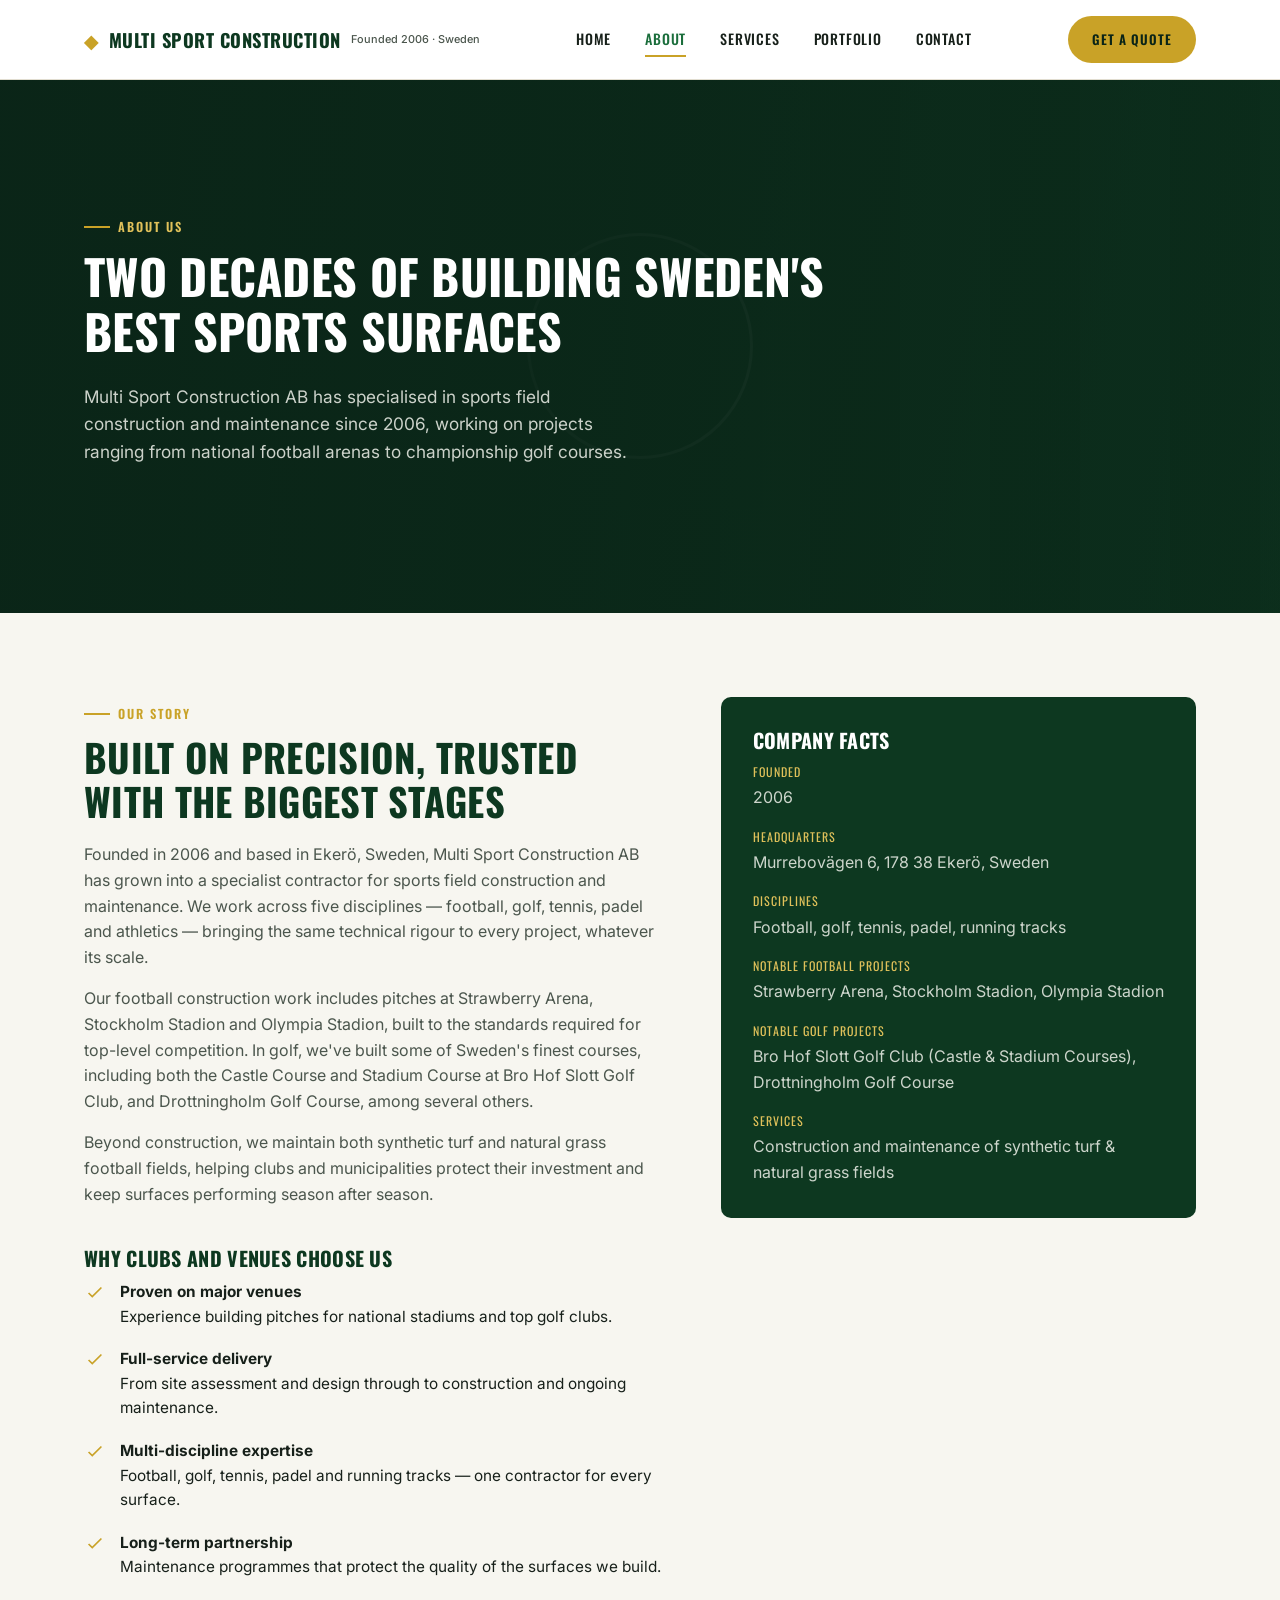
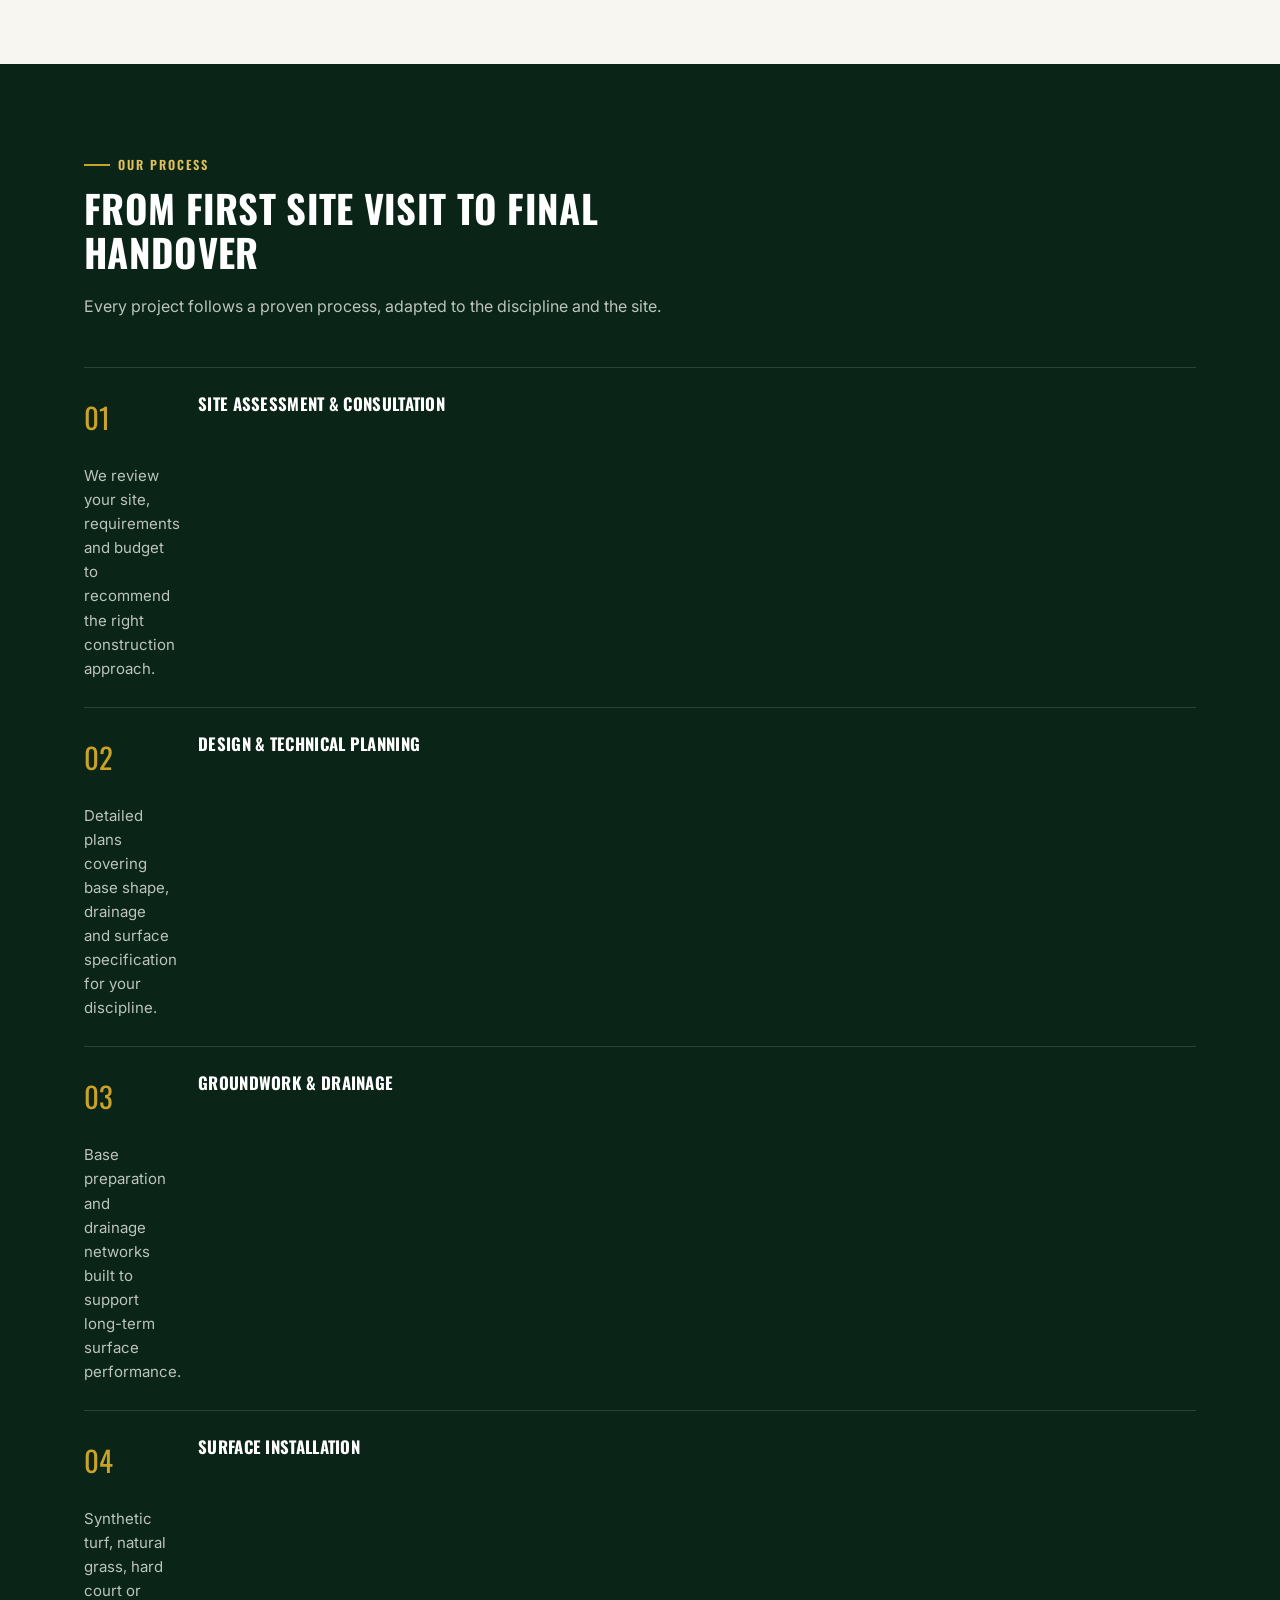
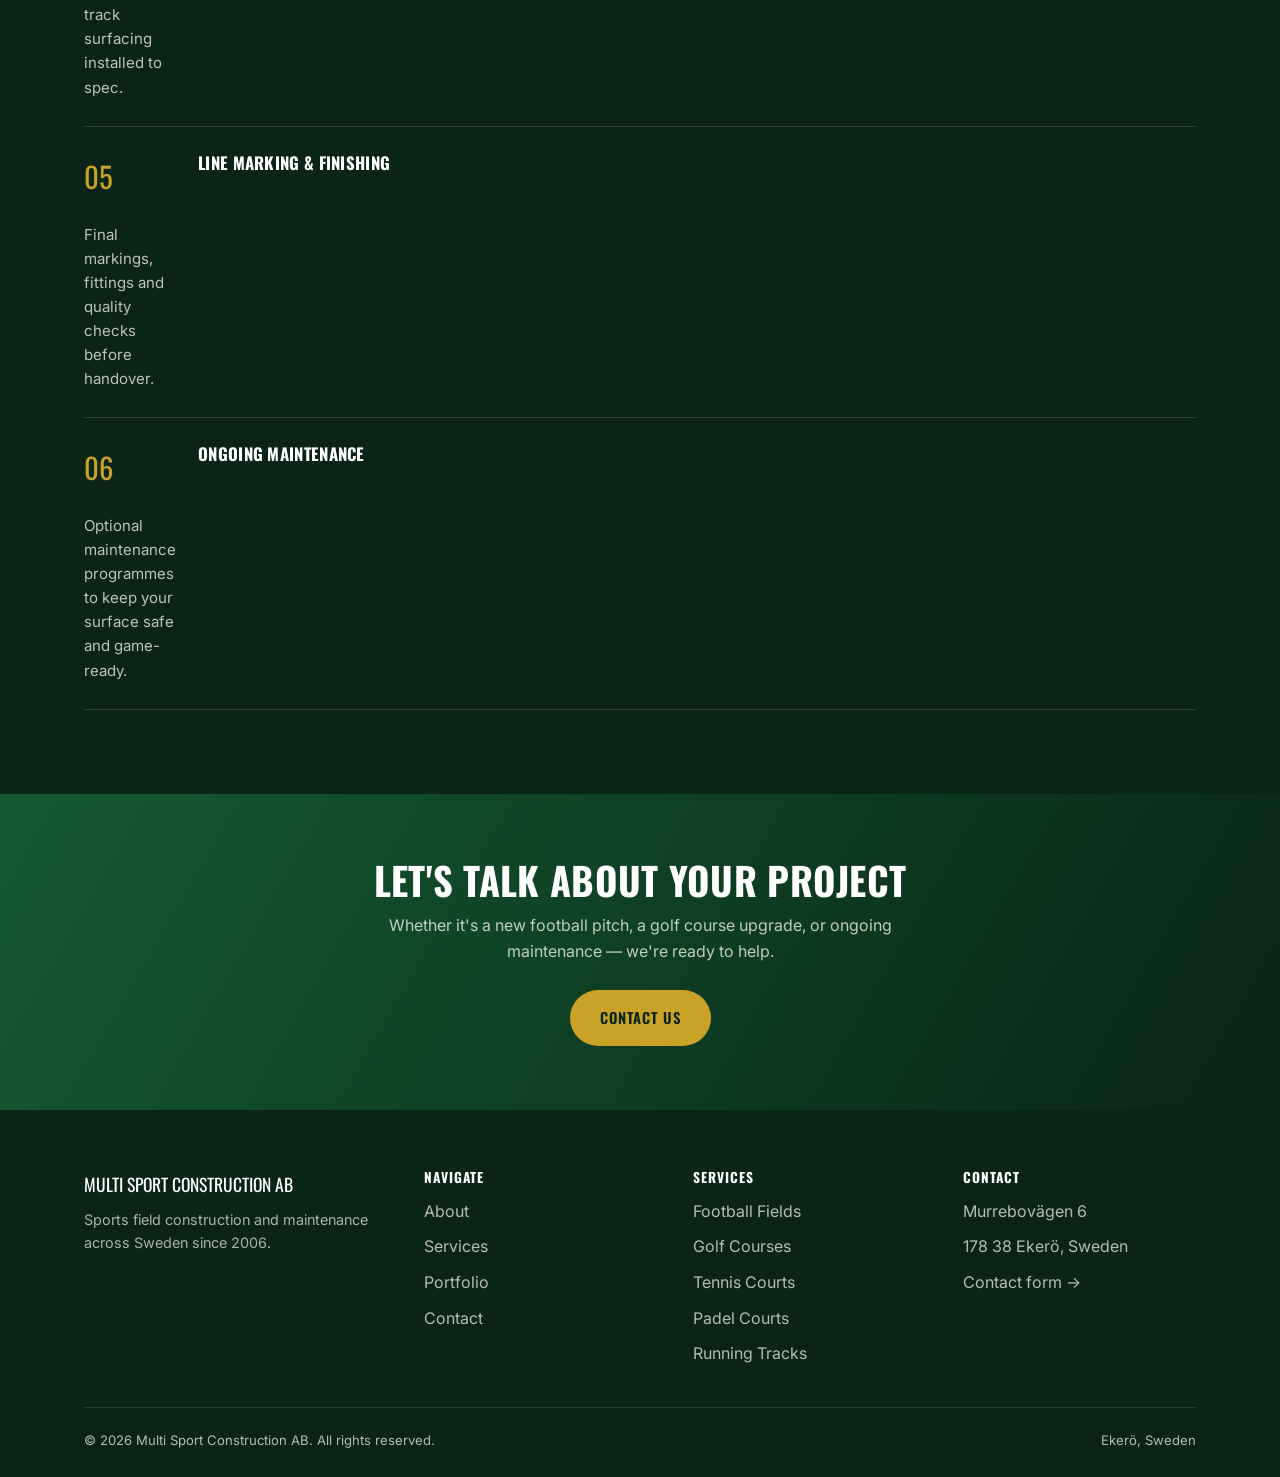
==== about.html @ ebb6a6f4 "Initial site for Multi Sport Construction AB Five-page static site (Home, About, Services, Portfolio" ====
<!doctype html>
<html lang="en">
<head>
<meta charset="UTF-8">
<meta name="viewport" content="width=device-width, initial-scale=1.0">
<title>About Us — Multi Sport Construction AB</title>
<meta name="description" content="Since 2006, Multi Sport Construction AB has built and maintained football fields, golf courses, tennis and padel courts, and running tracks across Sweden.">
<link rel="icon" type="image/svg+xml" href="assets/favicon.svg">
<link rel="preconnect" href="https://fonts.googleapis.com">
<link rel="preconnect" href="https://fonts.gstatic.com" crossorigin>
<link href="https://fonts.googleapis.com/css2?family=Oswald:wght@500;600;700&family=Inter:wght@400;500;600&display=swap" rel="stylesheet">
<link rel="stylesheet" href="css/style.css">
</head>
<body>

<header class="site-header">
  <nav class="nav">
    <a href="index.html" class="brand">
      <span class="mark">◆</span> Multi Sport Construction
      <span class="brand-sub">Founded 2006 · Sweden</span>
    </a>
    <button class="nav-toggle" aria-label="Toggle navigation" aria-expanded="false">
      <span></span><span></span><span></span>
    </button>
    <ul class="nav-links">
      <li><a href="index.html">Home</a></li>
      <li><a href="about.html" aria-current="page">About</a></li>
      <li><a href="services.html">Services</a></li>
      <li><a href="portfolio.html">Portfolio</a></li>
      <li><a href="contact.html">Contact</a></li>
    </ul>
    <div class="nav-cta">
      <a href="contact.html" class="btn btn-primary">Get a Quote</a>
    </div>
  </nav>
</header>

<section class="hero page-hero">
  <div class="hero-field"></div>
  <div class="hero-overlay"></div>
  <div class="hero-inner">
    <p class="eyebrow">About Us</p>
    <h1>Two decades of building Sweden's best sports surfaces</h1>
    <p class="hero-lead">Multi Sport Construction AB has specialised in sports field construction and maintenance since 2006, working on projects ranging from national football arenas to championship golf courses.</p>
  </div>
</section>

<section class="section-cream">
  <div class="container about-grid">
    <div>
      <p class="eyebrow">Our Story</p>
      <h2>Built on precision, trusted with the biggest stages</h2>
      <p>Founded in 2006 and based in Ekerö, Sweden, Multi Sport Construction AB has grown into a specialist contractor for sports field construction and maintenance. We work across five disciplines — football, golf, tennis, padel and athletics — bringing the same technical rigour to every project, whatever its scale.</p>
      <p>Our football construction work includes pitches at Strawberry Arena, Stockholm Stadion and Olympia Stadion, built to the standards required for top-level competition. In golf, we've built some of Sweden's finest courses, including both the Castle Course and Stadium Course at Bro Hof Slott Golf Club, and Drottningholm Golf Course, among several others.</p>
      <p>Beyond construction, we maintain both synthetic turf and natural grass football fields, helping clubs and municipalities protect their investment and keep surfaces performing season after season.</p>

      <h3 style="margin-top:2em;">Why clubs and venues choose us</h3>
      <ul class="value-list">
        <li>
          <svg class="icon" viewBox="0 0 24 24" fill="none" stroke="currentColor" stroke-width="1.8"><path d="M5 12l4 4 10-10"/></svg>
          <div><strong>Proven on major venues</strong><br>Experience building pitches for national stadiums and top golf clubs.</div>
        </li>
        <li>
          <svg class="icon" viewBox="0 0 24 24" fill="none" stroke="currentColor" stroke-width="1.8"><path d="M5 12l4 4 10-10"/></svg>
          <div><strong>Full-service delivery</strong><br>From site assessment and design through to construction and ongoing maintenance.</div>
        </li>
        <li>
          <svg class="icon" viewBox="0 0 24 24" fill="none" stroke="currentColor" stroke-width="1.8"><path d="M5 12l4 4 10-10"/></svg>
          <div><strong>Multi-discipline expertise</strong><br>Football, golf, tennis, padel and running tracks — one contractor for every surface.</div>
        </li>
        <li>
          <svg class="icon" viewBox="0 0 24 24" fill="none" stroke="currentColor" stroke-width="1.8"><path d="M5 12l4 4 10-10"/></svg>
          <div><strong>Long-term partnership</strong><br>Maintenance programmes that protect the quality of the surfaces we build.</div>
        </li>
      </ul>
    </div>

    <div class="info-card">
      <h3>Company Facts</h3>
      <dl>
        <dt>Founded</dt><dd>2006</dd>
        <dt>Headquarters</dt><dd>Murrebovägen 6, 178 38 Ekerö, Sweden</dd>
        <dt>Disciplines</dt><dd>Football, golf, tennis, padel, running tracks</dd>
        <dt>Notable football projects</dt><dd>Strawberry Arena, Stockholm Stadion, Olympia Stadion</dd>
        <dt>Notable golf projects</dt><dd>Bro Hof Slott Golf Club (Castle &amp; Stadium Courses), Drottningholm Golf Course</dd>
        <dt>Services</dt><dd>Construction and maintenance of synthetic turf &amp; natural grass fields</dd>
      </dl>
    </div>
  </div>
</section>

<section class="section-dark">
  <div class="container">
    <div class="section-head">
      <p class="eyebrow">Our Process</p>
      <h2>From first site visit to final handover</h2>
      <p>Every project follows a proven process, adapted to the discipline and the site.</p>
    </div>
    <div class="steps">
      <div class="step"><h4>Site assessment &amp; consultation</h4><p>We review your site, requirements and budget to recommend the right construction approach.</p></div>
      <div class="step"><h4>Design &amp; technical planning</h4><p>Detailed plans covering base shape, drainage and surface specification for your discipline.</p></div>
      <div class="step"><h4>Groundwork &amp; drainage</h4><p>Base preparation and drainage networks built to support long-term surface performance.</p></div>
      <div class="step"><h4>Surface installation</h4><p>Synthetic turf, natural grass, hard court or track surfacing installed to spec.</p></div>
      <div class="step"><h4>Line marking &amp; finishing</h4><p>Final markings, fittings and quality checks before handover.</p></div>
      <div class="step"><h4>Ongoing maintenance</h4><p>Optional maintenance programmes to keep your surface safe and game-ready.</p></div>
    </div>
  </div>
</section>

<section class="cta-banner">
  <div class="container">
    <h2>Let's talk about your project</h2>
    <p>Whether it's a new football pitch, a golf course upgrade, or ongoing maintenance — we're ready to help.</p>
    <a href="contact.html" class="btn btn-primary">Contact Us</a>
  </div>
</section>

<footer class="site-footer">
  <div class="container">
    <div class="footer-grid">
      <div>
        <div class="footer-brand">Multi Sport Construction AB</div>
        <p style="color:rgba(238,241,234,0.7); font-size:0.9rem;">Sports field construction and maintenance across Sweden since 2006.</p>
      </div>
      <div>
        <h4>Navigate</h4>
        <ul>
          <li><a href="about.html">About</a></li>
          <li><a href="services.html">Services</a></li>
          <li><a href="portfolio.html">Portfolio</a></li>
          <li><a href="contact.html">Contact</a></li>
        </ul>
      </div>
      <div>
        <h4>Services</h4>
        <ul>
          <li><a href="services.html#football">Football Fields</a></li>
          <li><a href="services.html#golf">Golf Courses</a></li>
          <li><a href="services.html#tennis">Tennis Courts</a></li>
          <li><a href="services.html#padel">Padel Courts</a></li>
          <li><a href="services.html#track">Running Tracks</a></li>
        </ul>
      </div>
      <div>
        <h4>Contact</h4>
        <ul>
          <li>Murrebovägen 6</li>
          <li>178 38 Ekerö, Sweden</li>
          <li><a href="contact.html">Contact form →</a></li>
        </ul>
      </div>
    </div>
    <div class="footer-bottom">
      <span>© <span id="year"></span> Multi Sport Construction AB. All rights reserved.</span>
      <span>Ekerö, Sweden</span>
    </div>
  </div>
</footer>

<script>document.getElementById('year').textContent = new Date().getFullYear();</script>
<script src="js/main.js"></script>
</body>
</html>
---- css/style.css ----
/* ===== Multi Sport Construction AB — base styles ===== */

:root {
  --green-700: #1b6e3c;
  --green-800: #145a30;
  --green-900: #0d3820;
  --forest-950: #0a2417;
  --cream: #f7f6f0;
  --white: #ffffff;
  --gold: #c9a227;
  --gold-light: #e0c15a;
  --text-dark: #17201a;
  --text-muted: #4b564d;
  --text-light: #eef1ea;
  --line: #e1ddd0;
  --radius: 10px;
  --shadow: 0 10px 30px rgba(13, 56, 32, 0.12);
  --container: 1160px;
}

* { box-sizing: border-box; }
html { scroll-behavior: smooth; }

body {
  margin: 0;
  font-family: 'Inter', -apple-system, BlinkMacSystemFont, 'Segoe UI', sans-serif;
  color: var(--text-dark);
  background: var(--white);
  line-height: 1.6;
}

h1, h2, h3, h4 {
  font-family: 'Oswald', 'Segoe UI', sans-serif;
  text-transform: uppercase;
  letter-spacing: 0.3px;
  line-height: 1.15;
  margin: 0 0 0.5em;
  color: var(--green-900);
}

h1 { font-size: clamp(2.2rem, 5vw, 3.6rem); }
h2 { font-size: clamp(1.7rem, 3.4vw, 2.4rem); }
h3 { font-size: 1.25rem; }

p { margin: 0 0 1em; color: var(--text-muted); }

a { color: inherit; text-decoration: none; }

img, svg { max-width: 100%; display: block; }

.container {
  max-width: var(--container);
  margin: 0 auto;
  padding: 0 24px;
}

.eyebrow {
  display: inline-flex;
  align-items: center;
  gap: 8px;
  font-family: 'Oswald', sans-serif;
  text-transform: uppercase;
  letter-spacing: 2px;
  font-size: 0.78rem;
  font-weight: 600;
  color: var(--gold);
  margin-bottom: 0.9em;
}
.eyebrow::before {
  content: "";
  width: 26px;
  height: 2px;
  background: var(--gold);
  display: inline-block;
}

.btn {
  display: inline-flex;
  align-items: center;
  gap: 8px;
  font-family: 'Oswald', sans-serif;
  text-transform: uppercase;
  letter-spacing: 1px;
  font-weight: 600;
  font-size: 0.92rem;
  padding: 14px 28px;
  border-radius: 999px;
  border: 2px solid transparent;
  cursor: pointer;
  transition: transform 0.15s ease, background 0.2s ease, color 0.2s ease, border-color 0.2s ease;
}
.btn:hover { transform: translateY(-2px); }

.btn-primary { background: var(--gold); color: var(--forest-950); }
.btn-primary:hover { background: var(--gold-light); }

.btn-outline { border-color: rgba(255,255,255,0.55); color: var(--text-light); }
.btn-outline:hover { border-color: var(--gold); color: var(--gold); }

.btn-dark { background: var(--green-900); color: var(--text-light); }
.btn-dark:hover { background: var(--forest-950); }

/* ===== Header ===== */
.site-header {
  position: sticky;
  top: 0;
  z-index: 100;
  background: var(--white);
  border-bottom: 1px solid var(--line);
}

.nav {
  display: flex;
  align-items: center;
  justify-content: space-between;
  padding: 16px 24px;
  max-width: var(--container);
  margin: 0 auto;
}

.brand {
  display: flex;
  align-items: center;
  gap: 10px;
  font-family: 'Oswald', sans-serif;
  font-weight: 700;
  font-size: 1.15rem;
  text-transform: uppercase;
  letter-spacing: 0.5px;
  color: var(--green-900);
}
.brand .mark { color: var(--gold); }
.brand-sub {
  display: block;
  font-family: 'Inter', sans-serif;
  text-transform: none;
  letter-spacing: 0;
  font-weight: 500;
  font-size: 0.68rem;
  color: var(--text-muted);
}

.nav-links {
  display: flex;
  align-items: center;
  gap: 34px;
  list-style: none;
  margin: 0;
  padding: 0;
}
.nav-links a {
  font-family: 'Oswald', sans-serif;
  font-size: 0.88rem;
  text-transform: uppercase;
  letter-spacing: 0.8px;
  font-weight: 500;
  color: var(--text-dark);
  padding: 6px 0;
  border-bottom: 2px solid transparent;
  transition: color 0.2s, border-color 0.2s;
}
.nav-links a:hover,
.nav-links a[aria-current="page"] {
  color: var(--green-700);
  border-color: var(--gold);
}

.nav-cta { display: flex; align-items: center; gap: 18px; }
.nav-cta .btn-primary { padding: 11px 22px; font-size: 0.82rem; }

.nav-toggle {
  display: none;
  flex-direction: column;
  gap: 5px;
  background: none;
  border: none;
  cursor: pointer;
  padding: 6px;
}
.nav-toggle span {
  width: 24px;
  height: 2px;
  background: var(--green-900);
  display: block;
}

/* ===== Hero ===== */
.hero {
  position: relative;
  background: var(--forest-950);
  color: var(--text-light);
  overflow: hidden;
}
.hero-field {
  position: absolute;
  inset: 0;
  background:
    repeating-linear-gradient(
      90deg,
      #0f3d24 0px, #0f3d24 90px,
      #0d3820 90px, #0d3820 180px
    );
  opacity: 0.9;
}
.hero-field::before {
  content: "";
  position: absolute;
  left: 50%;
  top: 50%;
  width: 220px;
  height: 220px;
  border: 3px solid rgba(255,255,255,0.14);
  border-radius: 50%;
  transform: translate(-50%, -50%);
}
.hero-overlay {
  position: absolute;
  inset: 0;
  background: linear-gradient(100deg, rgba(10,36,23,0.96) 0%, rgba(10,36,23,0.85) 45%, rgba(10,36,23,0.55) 100%);
}
.hero-inner {
  position: relative;
  max-width: var(--container);
  margin: 0 auto;
  padding: 110px 24px 90px;
}
.hero h1 { color: var(--white); max-width: 780px; }
.hero .eyebrow { color: var(--gold-light); }
.hero-lead {
  max-width: 560px;
  font-size: 1.08rem;
  color: rgba(238,241,234,0.85);
}
.hero-actions { display: flex; gap: 16px; flex-wrap: wrap; margin-top: 1.6em; }

.page-hero {
  padding: 70px 24px;
}
.page-hero .hero-inner { padding: 60px 24px 60px; }
.page-hero h1 { font-size: clamp(2rem, 4.4vw, 3rem); }

/* ===== Stats bar ===== */
.stats {
  background: var(--green-900);
}
.stats-grid {
  display: grid;
  grid-template-columns: repeat(4, 1fr);
  gap: 24px;
  padding: 44px 24px;
  max-width: var(--container);
  margin: 0 auto;
}
.stat b {
  display: block;
  font-family: 'Oswald', sans-serif;
  font-size: 2.1rem;
  color: var(--gold);
}
.stat span {
  color: rgba(238,241,234,0.8);
  font-size: 0.88rem;
  letter-spacing: 0.3px;
}

/* ===== Sections ===== */
section { padding: 84px 0; }
.section-cream { background: var(--cream); }
.section-dark { background: var(--forest-950); color: var(--text-light); }
.section-dark h2, .section-dark .eyebrow { color: var(--white); }
.section-dark .eyebrow { color: var(--gold-light); }
.section-dark p { color: rgba(238,241,234,0.78); }

.section-head {
  max-width: 640px;
  margin: 0 0 48px;
}
.section-head.center { margin-left: auto; margin-right: auto; text-align: center; }

/* ===== Service cards ===== */
.grid-3 {
  display: grid;
  grid-template-columns: repeat(3, 1fr);
  gap: 26px;
}
.grid-2 {
  display: grid;
  grid-template-columns: repeat(2, 1fr);
  gap: 26px;
}

.card {
  background: var(--white);
  border-radius: var(--radius);
  padding: 34px 28px;
  box-shadow: var(--shadow);
  border-top: 3px solid var(--gold);
  transition: transform 0.2s ease;
}
.card:hover { transform: translateY(-4px); }
.card .icon {
  width: 46px;
  height: 46px;
  color: var(--green-700);
  margin-bottom: 18px;
}
.card h3 { margin-bottom: 0.4em; }
.card p { margin-bottom: 0.6em; font-size: 0.95rem; }
.card a.more {
  font-family: 'Oswald', sans-serif;
  font-size: 0.82rem;
  text-transform: uppercase;
  letter-spacing: 1px;
  color: var(--green-700);
  font-weight: 600;
}

/* ===== Process steps ===== */
.steps {
  counter-reset: step;
  display: grid;
  gap: 0;
  border-top: 1px solid rgba(238,241,234,0.15);
}
.step {
  counter-increment: step;
  display: grid;
  grid-template-columns: 90px 1fr;
  gap: 24px;
  padding: 26px 0;
  border-bottom: 1px solid rgba(238,241,234,0.15);
  align-items: start;
}
.step::before {
  content: counter(step, decimal-leading-zero);
  font-family: 'Oswald', sans-serif;
  font-size: 1.8rem;
  color: var(--gold);
}
.step h4 {
  color: var(--white);
  margin-bottom: 0.3em;
  font-size: 1.05rem;
}
.step p { margin: 0; font-size: 0.94rem; }

/* ===== Project / portfolio cards ===== */
.project-card {
  border-radius: var(--radius);
  overflow: hidden;
  background: var(--white);
  box-shadow: var(--shadow);
  border: 1px solid var(--line);
}
.project-media {
  height: 170px;
  position: relative;
  display: flex;
  align-items: center;
  justify-content: center;
  color: rgba(255,255,255,0.85);
}
.project-media.football { background: linear-gradient(135deg, #1b6e3c, #0d3820); }
.project-media.golf { background: linear-gradient(135deg, #2f7d46, #123a24); }
.project-media .icon { width: 42px; height: 42px; color: var(--gold-light); }
.project-body { padding: 22px 24px 26px; }
.project-tag {
  display: inline-block;
  font-family: 'Oswald', sans-serif;
  font-size: 0.72rem;
  letter-spacing: 1px;
  text-transform: uppercase;
  color: var(--green-700);
  background: rgba(27,110,60,0.1);
  padding: 4px 10px;
  border-radius: 999px;
  margin-bottom: 10px;
}
.project-body h3 { margin-bottom: 0.25em; }
.project-loc {
  font-size: 0.82rem;
  color: var(--gold);
  font-weight: 600;
  margin-bottom: 0.6em;
  display: block;
}
.project-body p { font-size: 0.92rem; margin-bottom: 0; }

.grid-projects {
  display: grid;
  grid-template-columns: repeat(3, 1fr);
  gap: 26px;
}

/* ===== CTA banner ===== */
.cta-banner {
  background: linear-gradient(120deg, var(--green-800), var(--forest-950));
  color: var(--white);
  padding: 64px 0;
  text-align: center;
}
.cta-banner h2 { color: var(--white); margin-bottom: 0.3em; }
.cta-banner p { color: rgba(238,241,234,0.8); max-width: 520px; margin: 0 auto 1.6em; }

/* ===== About page ===== */
.about-grid {
  display: grid;
  grid-template-columns: 1.1fr 0.9fr;
  gap: 56px;
  align-items: start;
}
.value-list {
  list-style: none;
  margin: 0;
  padding: 0;
  display: grid;
  gap: 18px;
}
.value-list li {
  display: flex;
  gap: 14px;
  align-items: flex-start;
  font-size: 0.96rem;
  color: var(--text-dark);
}
.value-list .icon { width: 22px; height: 22px; color: var(--gold); flex: none; margin-top: 2px; }

.info-card {
  background: var(--green-900);
  color: var(--text-light);
  border-radius: var(--radius);
  padding: 32px;
}
.info-card h3 { color: var(--white); }
.info-card dl { margin: 0; }
.info-card dt {
  font-family: 'Oswald', sans-serif;
  font-size: 0.75rem;
  text-transform: uppercase;
  letter-spacing: 1px;
  color: var(--gold-light);
  margin-top: 16px;
}
.info-card dt:first-of-type { margin-top: 0; }
.info-card dd { margin: 4px 0 0; color: rgba(238,241,234,0.85); }

/* ===== Contact page ===== */
.contact-grid {
  display: grid;
  grid-template-columns: 0.9fr 1.1fr;
  gap: 48px;
}
.contact-list {
  list-style: none;
  margin: 0 0 28px;
  padding: 0;
  display: grid;
  gap: 20px;
}
.contact-list li { display: flex; gap: 14px; align-items: flex-start; }
.contact-list .icon { width: 24px; height: 24px; color: var(--green-700); flex: none; }
.contact-list b { display: block; color: var(--text-dark); font-size: 0.92rem; }
.contact-list span { color: var(--text-muted); font-size: 0.92rem; }

.map-frame {
  border-radius: var(--radius);
  overflow: hidden;
  border: 1px solid var(--line);
  height: 260px;
}
.map-frame iframe { width: 100%; height: 100%; border: 0; }

form.contact-form {
  display: grid;
  gap: 18px;
}
.form-row { display: grid; grid-template-columns: 1fr 1fr; gap: 18px; }
.field { display: grid; gap: 6px; }
.field label {
  font-family: 'Oswald', sans-serif;
  font-size: 0.78rem;
  letter-spacing: 0.6px;
  text-transform: uppercase;
  color: var(--text-dark);
}
.field input, .field select, .field textarea {
  font-family: 'Inter', sans-serif;
  font-size: 0.95rem;
  padding: 12px 14px;
  border: 1px solid var(--line);
  border-radius: 8px;
  background: var(--white);
  color: var(--text-dark);
}
.field input:focus, .field select:focus, .field textarea:focus {
  outline: none;
  border-color: var(--green-700);
}
.form-note { font-size: 0.82rem; color: var(--text-muted); }

/* ===== Footer ===== */
.site-footer {
  background: var(--forest-950);
  color: rgba(238,241,234,0.75);
  padding: 60px 0 26px;
}
.footer-grid {
  display: grid;
  grid-template-columns: 1.3fr 1fr 1fr 1fr;
  gap: 36px;
  padding-bottom: 40px;
  border-bottom: 1px solid rgba(238,241,234,0.12);
}
.footer-grid h4 {
  color: var(--white);
  font-size: 0.85rem;
  letter-spacing: 1px;
  margin-bottom: 1em;
}
.footer-brand { font-family: 'Oswald', sans-serif; color: var(--white); font-size: 1.1rem; text-transform: uppercase; margin-bottom: 10px; }
.footer-grid ul { list-style: none; margin: 0; padding: 0; display: grid; gap: 10px; }
.footer-grid a:hover { color: var(--gold-light); }
.footer-bottom {
  display: flex;
  justify-content: space-between;
  align-items: center;
  flex-wrap: wrap;
  gap: 10px;
  padding-top: 22px;
  font-size: 0.82rem;
}

/* ===== Responsive ===== */
@media (max-width: 900px) {
  .nav-links, .nav-cta .btn-primary { display: none; }
  .nav-toggle { display: flex; }
  .nav.open .nav-links {
    display: flex;
    position: absolute;
    top: 100%;
    left: 0;
    right: 0;
    background: var(--white);
    flex-direction: column;
    padding: 20px 24px;
    gap: 18px;
    border-bottom: 1px solid var(--line);
  }
  .stats-grid { grid-template-columns: repeat(2, 1fr); }
  .grid-3, .grid-2, .grid-projects { grid-template-columns: 1fr; }
  .about-grid, .contact-grid { grid-template-columns: 1fr; }
  .footer-grid { grid-template-columns: 1fr 1fr; }
  .form-row { grid-template-columns: 1fr; }
  .step { grid-template-columns: 56px 1fr; }
}

@media (max-width: 520px) {
  .hero-inner { padding: 80px 20px 60px; }
  .footer-grid { grid-template-columns: 1fr; }
  section { padding: 60px 0; }
}
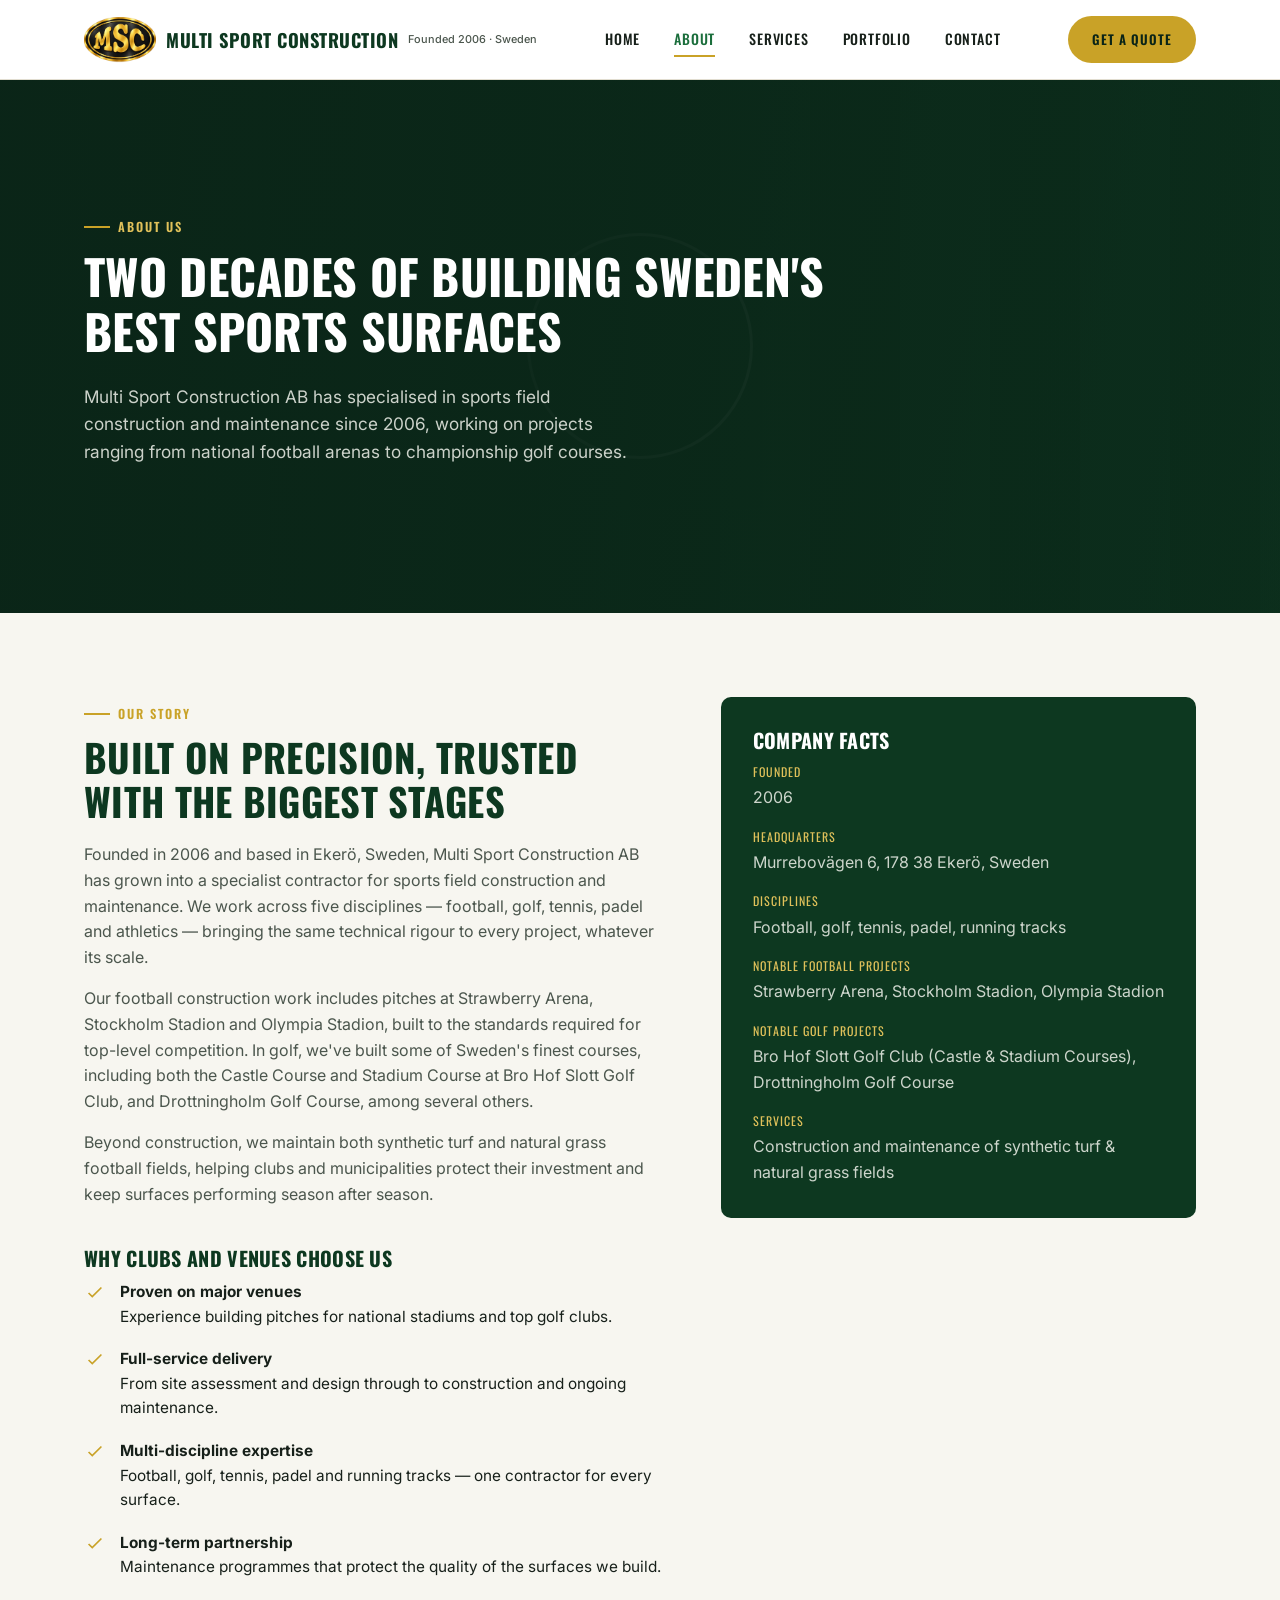
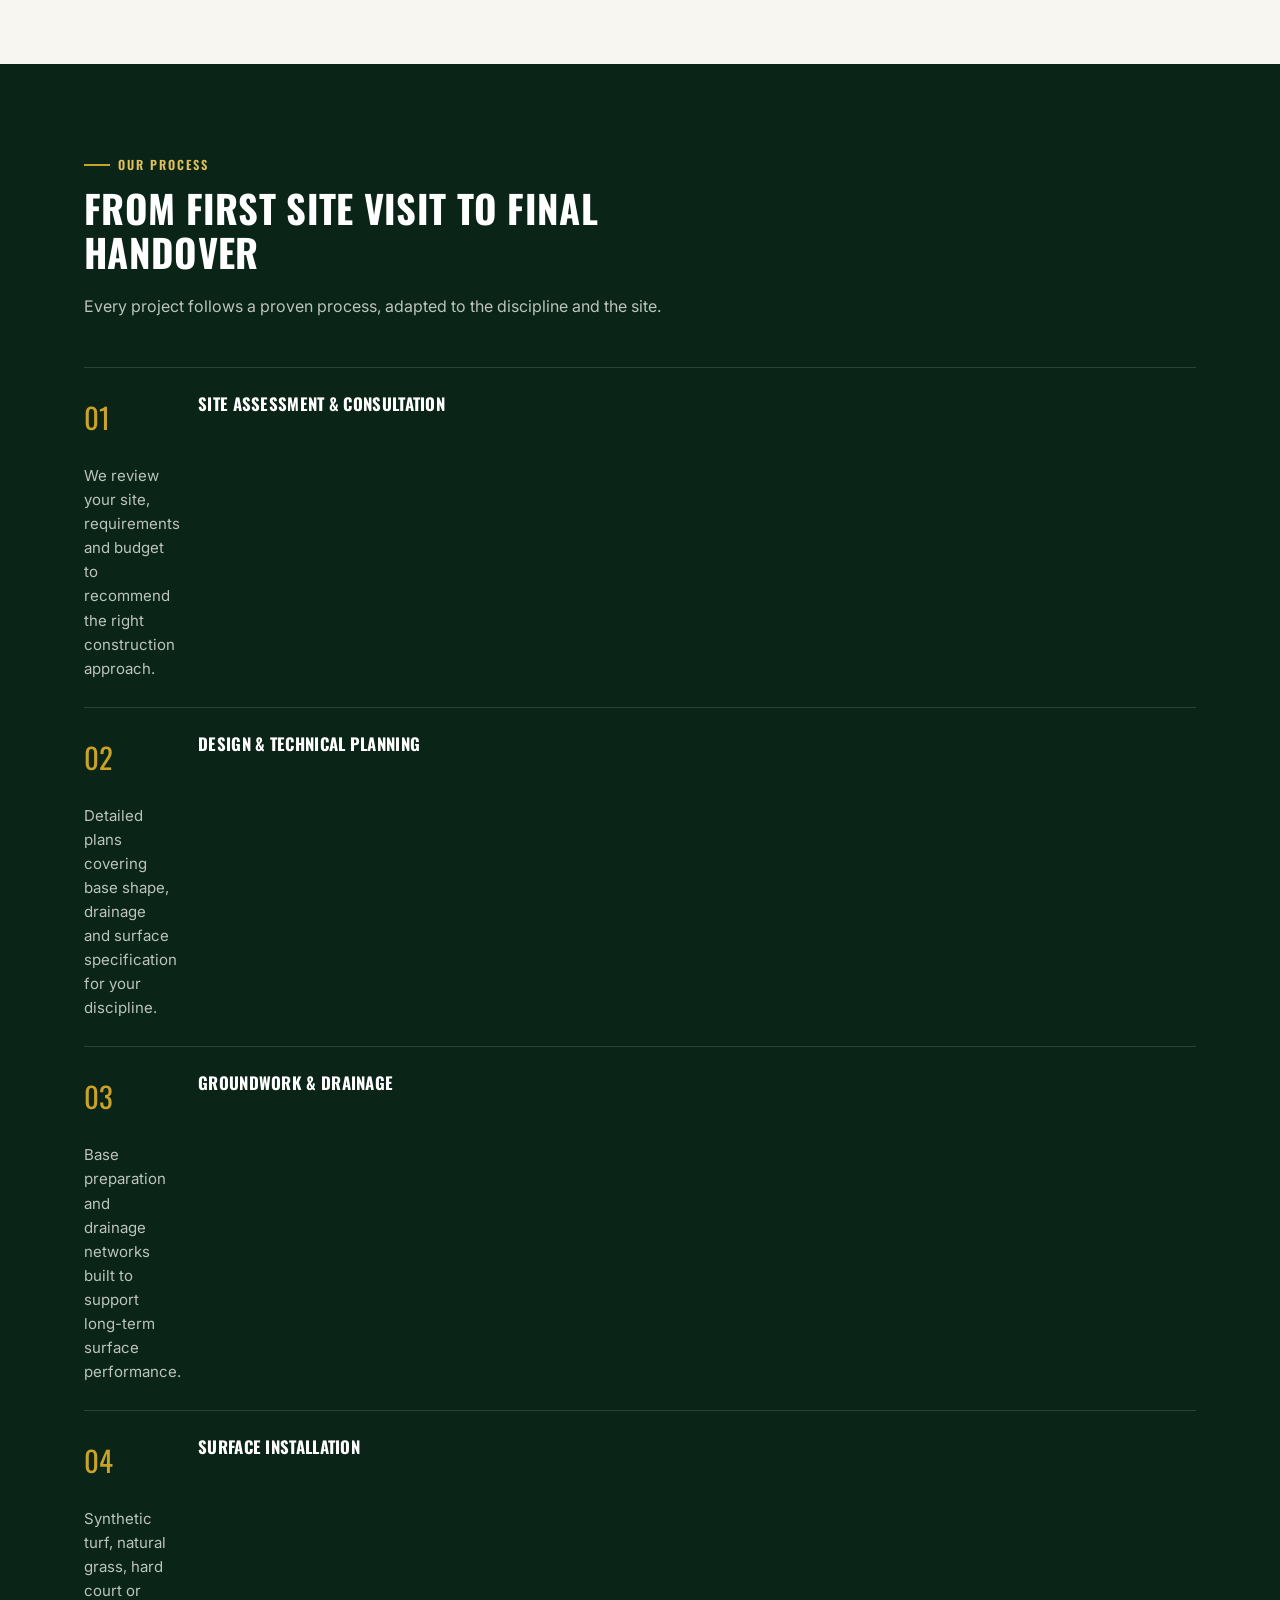
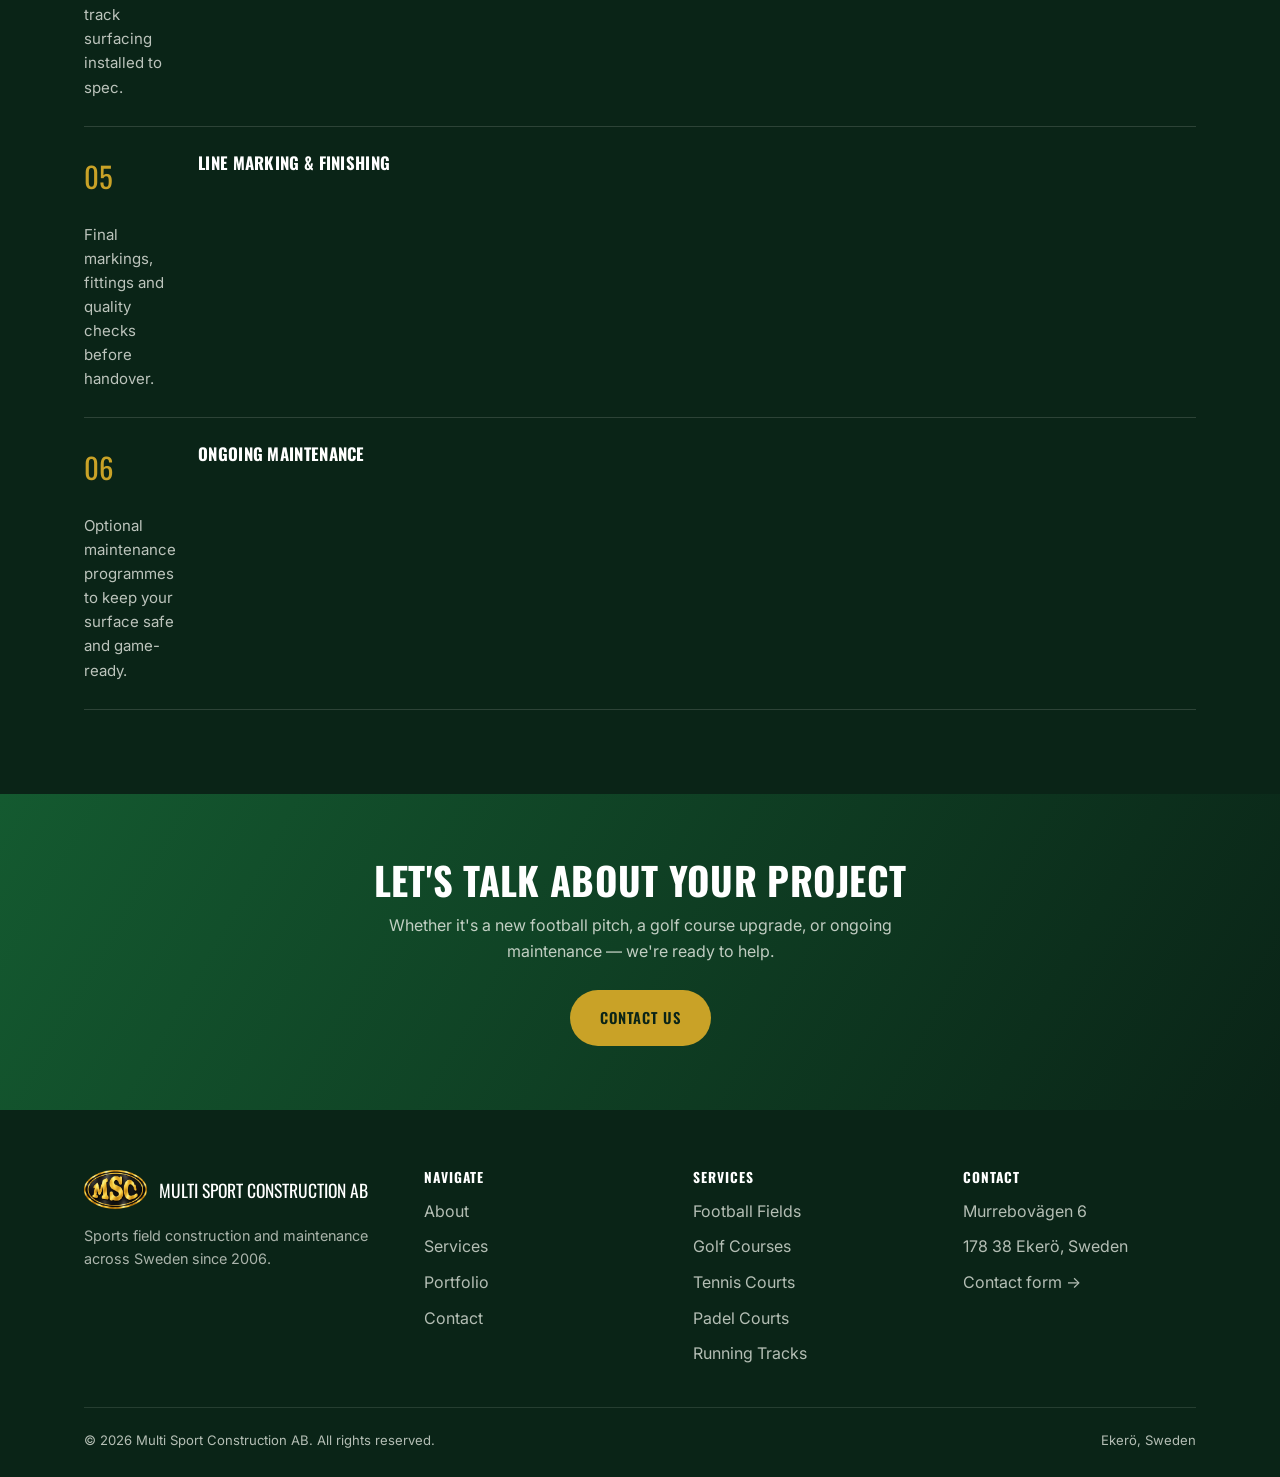
==== commit 6d46a617: "Replace text mark with MSC badge logo Uses the new logo.png in the header, footer, and as favicon ac" ====
--- a/about.html
+++ b/about.html
@@ -5,7 +5,7 @@
 <meta name="viewport" content="width=device-width, initial-scale=1.0">
 <title>About Us — Multi Sport Construction AB</title>
 <meta name="description" content="Since 2006, Multi Sport Construction AB has built and maintained football fields, golf courses, tennis and padel courts, and running tracks across Sweden.">
-<link rel="icon" type="image/svg+xml" href="assets/favicon.svg">
+<link rel="icon" type="image/png" href="assets/logo.png">
 <link rel="preconnect" href="https://fonts.googleapis.com">
 <link rel="preconnect" href="https://fonts.gstatic.com" crossorigin>
 <link href="https://fonts.googleapis.com/css2?family=Oswald:wght@500;600;700&family=Inter:wght@400;500;600&display=swap" rel="stylesheet">
@@ -16,7 +16,7 @@
 <header class="site-header">
   <nav class="nav">
     <a href="index.html" class="brand">
-      <span class="mark">◆</span> Multi Sport Construction
+      <img src="assets/logo.png" alt="Multi Sport Construction AB" class="brand-logo"> Multi Sport Construction
       <span class="brand-sub">Founded 2006 · Sweden</span>
     </a>
     <button class="nav-toggle" aria-label="Toggle navigation" aria-expanded="false">
@@ -119,7 +119,7 @@
   <div class="container">
     <div class="footer-grid">
       <div>
-        <div class="footer-brand">Multi Sport Construction AB</div>
+        <div class="footer-brand"><img src="assets/logo.png" alt="Multi Sport Construction AB">Multi Sport Construction AB</div>
         <p style="color:rgba(238,241,234,0.7); font-size:0.9rem;">Sports field construction and maintenance across Sweden since 2006.</p>
       </div>
       <div>
--- a/css/style.css
+++ b/css/style.css
@@ -129,7 +129,11 @@
   letter-spacing: 0.5px;
   color: var(--green-900);
 }
-.brand .mark { color: var(--gold); }
+.brand-logo {
+  height: 46px;
+  width: auto;
+  display: block;
+}
 .brand-sub {
   display: block;
   font-family: 'Inter', sans-serif;
@@ -517,7 +521,8 @@
   letter-spacing: 1px;
   margin-bottom: 1em;
 }
-.footer-brand { font-family: 'Oswald', sans-serif; color: var(--white); font-size: 1.1rem; text-transform: uppercase; margin-bottom: 10px; }
+.footer-brand { display: flex; align-items: center; gap: 12px; font-family: 'Oswald', sans-serif; color: var(--white); font-size: 1.1rem; text-transform: uppercase; margin-bottom: 14px; }
+.footer-brand img { height: 40px; width: auto; display: block; }
 .footer-grid ul { list-style: none; margin: 0; padding: 0; display: grid; gap: 10px; }
 .footer-grid a:hover { color: var(--gold-light); }
 .footer-bottom {
